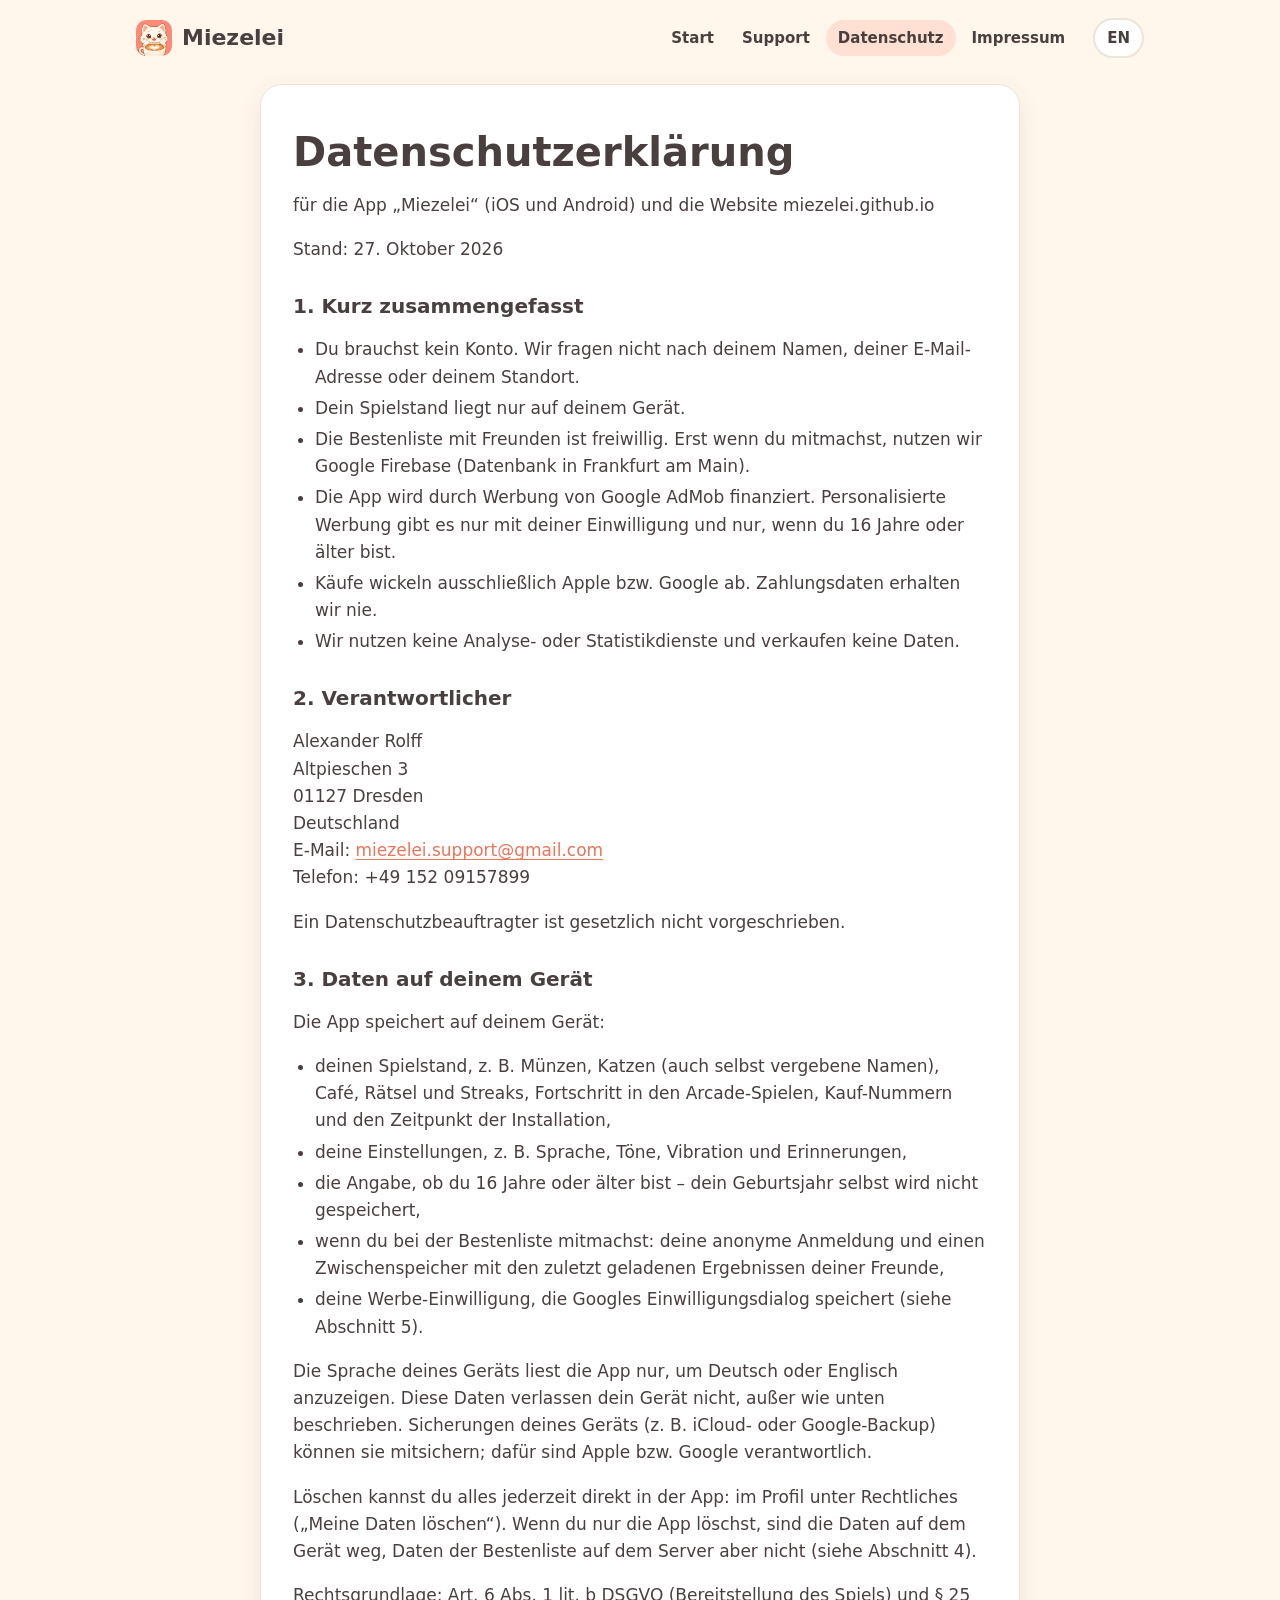
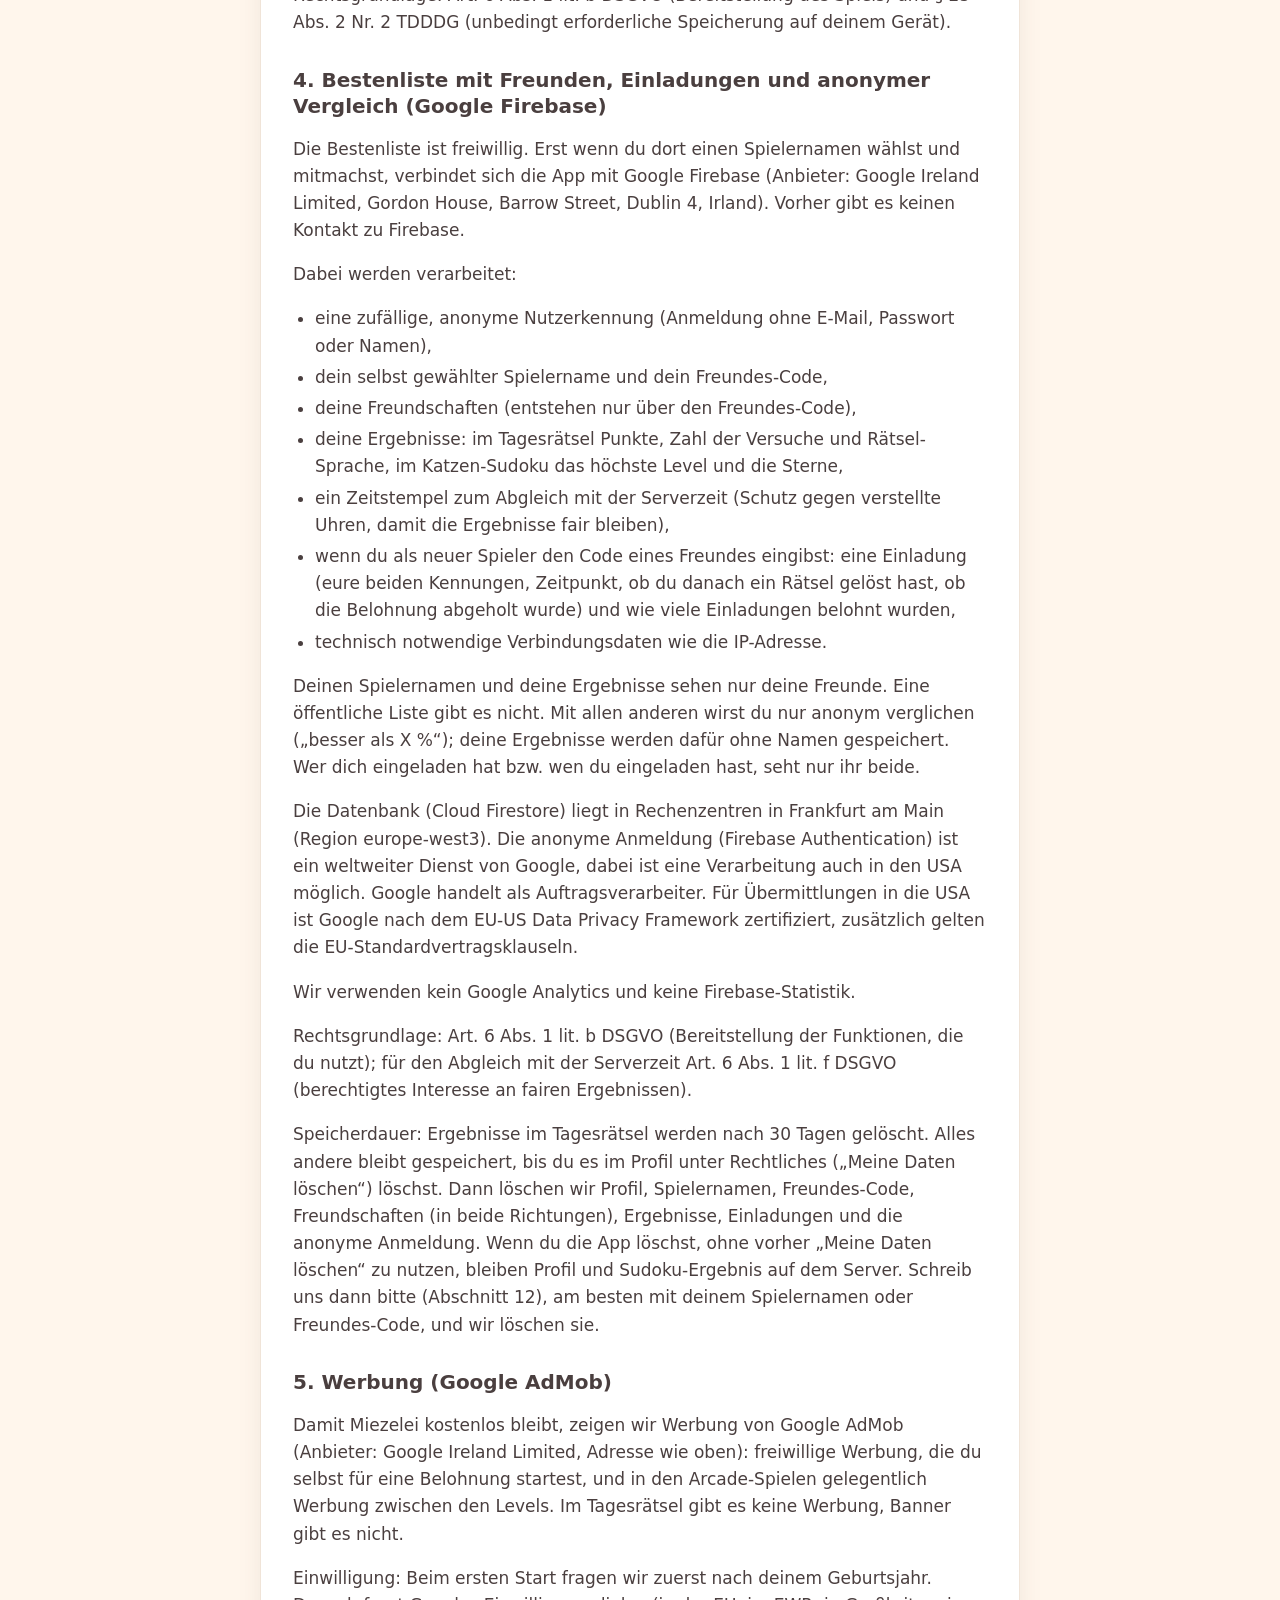
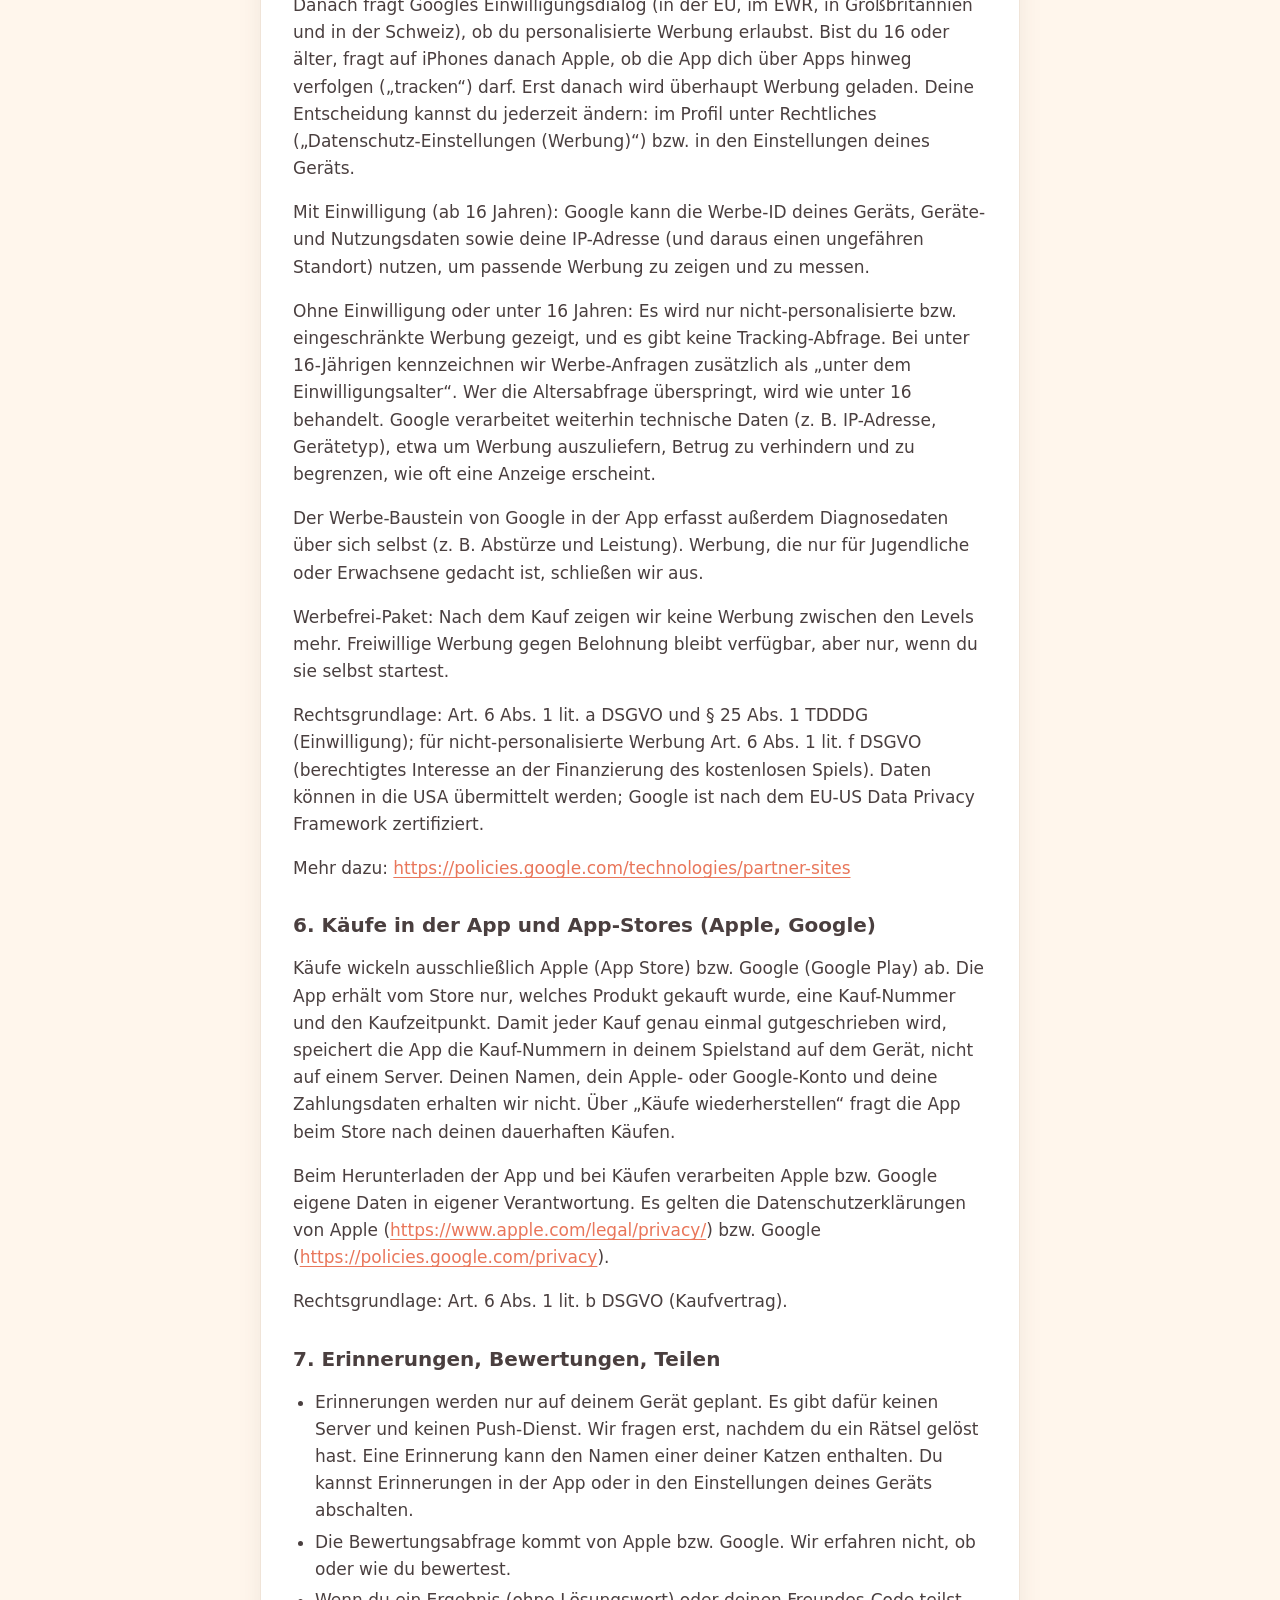
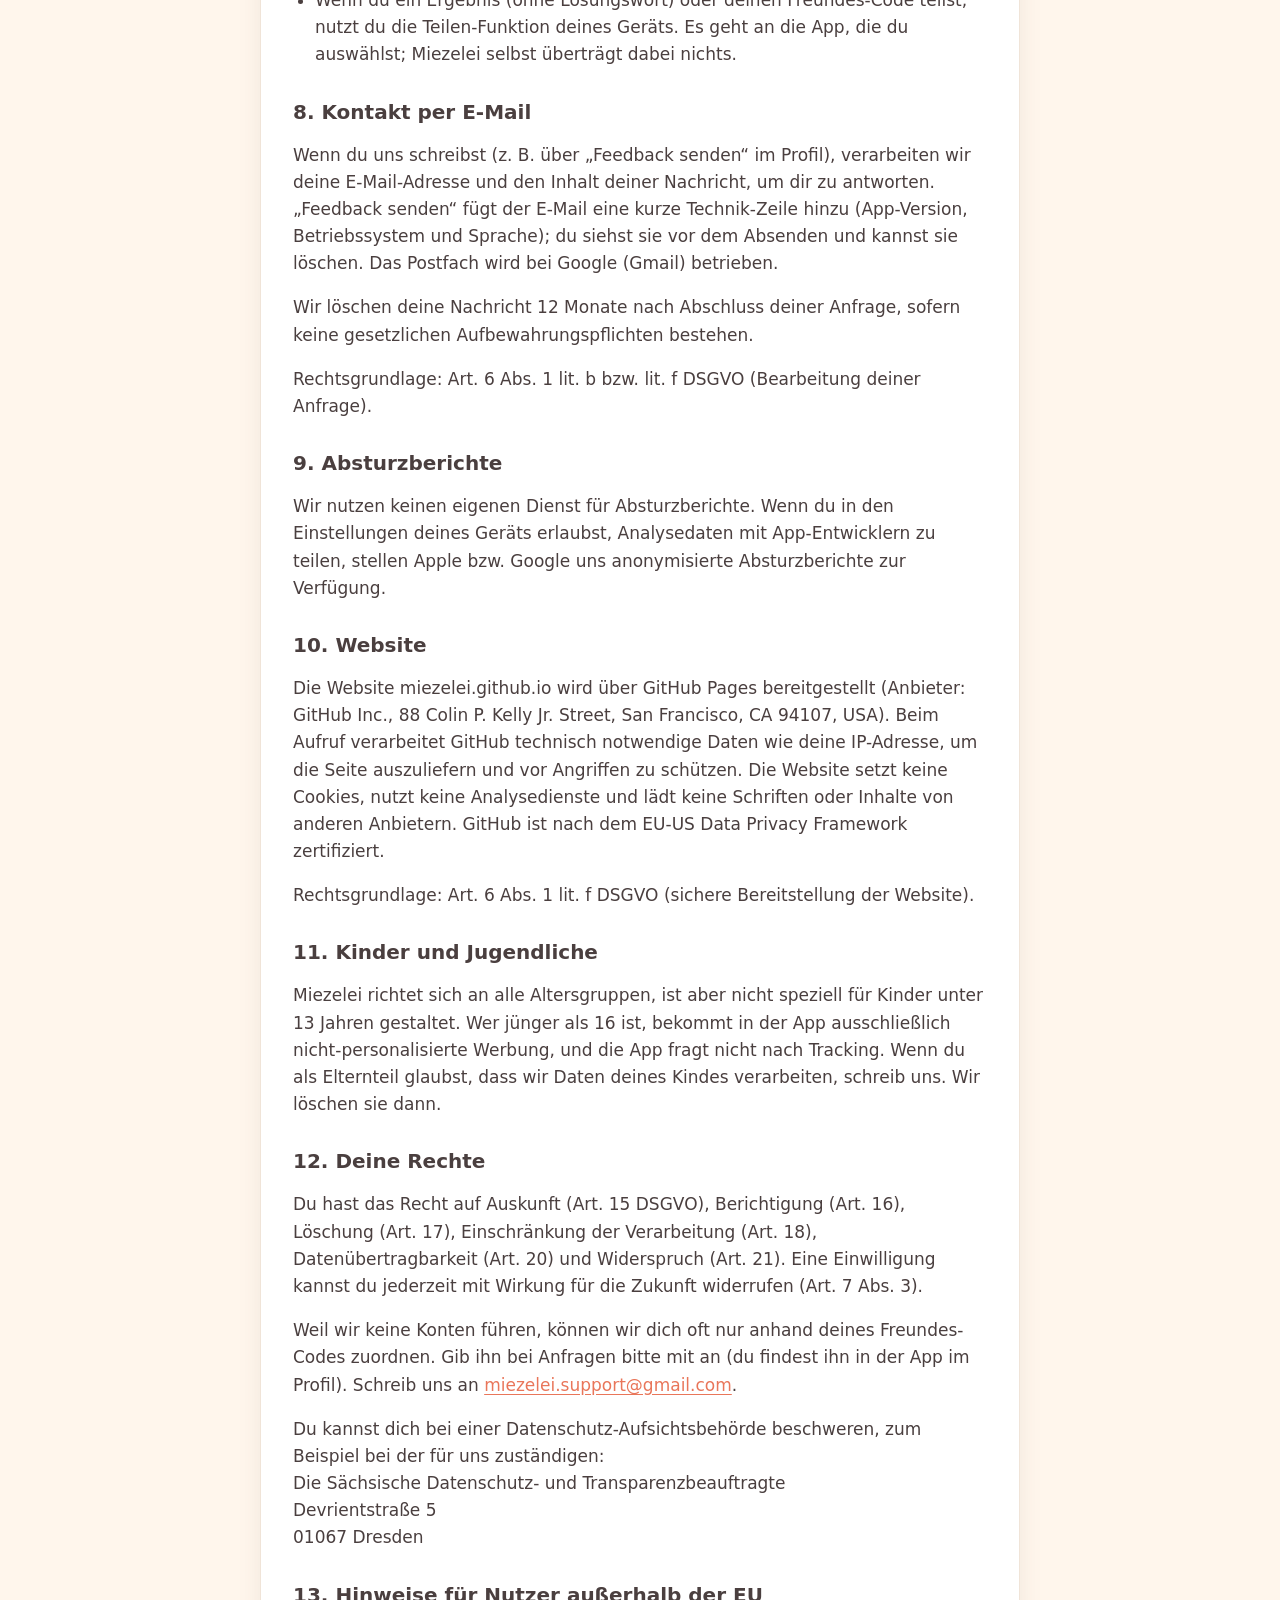
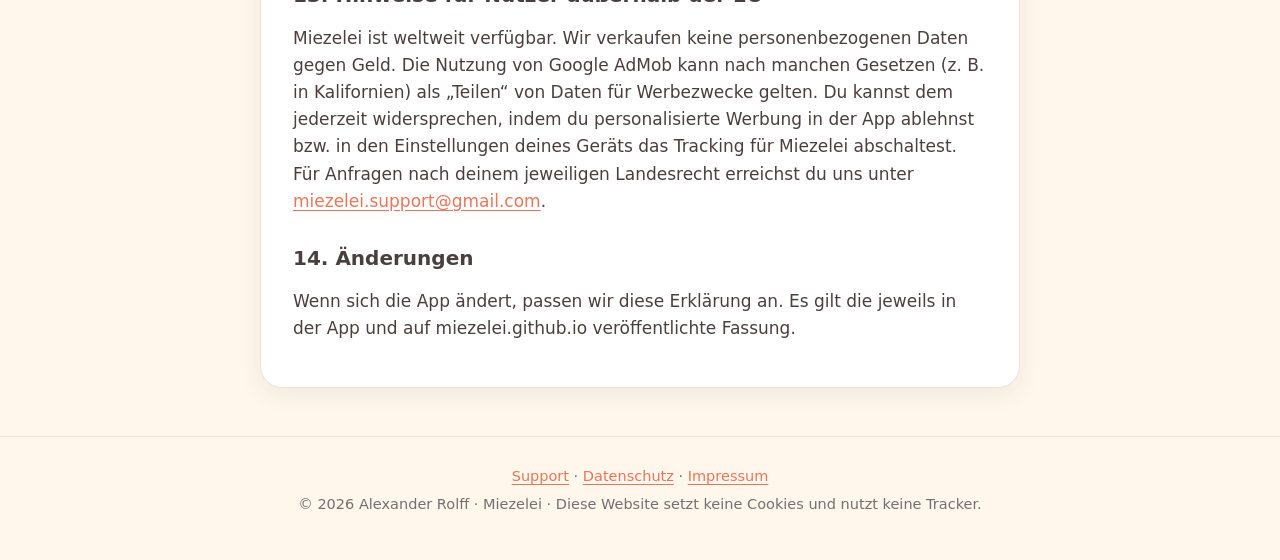
==== datenschutz/index.html @ c714ddec "Website miezelei.github.io: Start, Support, Datenschutz, Impressum (DE/EN), app-ads.txt, 404 Co-Auth" ====
<!doctype html>
<html lang="de">
<head>
<meta charset="utf-8">
<meta name="viewport" content="width=device-width, initial-scale=1">
<title>Datenschutzerklärung – Miezelei</title>
<meta name="description" content="Datenschutzerklärung für die App Miezelei und miezelei.github.io.">
<meta name="theme-color" content="#FFF6EC">
<link rel="canonical" href="https://miezelei.github.io/datenschutz/">
<link rel="alternate" hreflang="de" href="https://miezelei.github.io/datenschutz/">
<link rel="alternate" hreflang="en" href="https://miezelei.github.io/en/privacy/">
<link rel="icon" type="image/png" href="/assets/img/favicon-64.png">
<link rel="apple-touch-icon" href="/assets/img/apple-touch-icon.png">
<link rel="stylesheet" href="/assets/style.css">
</head>
<body>
<a class="skip" href="#inhalt">Zum Inhalt springen</a>
<header class="top">
  <a class="brand" href="/"><img src="/assets/img/favicon-64.png" alt="" width="36" height="36"><span>Miezelei</span></a>
  <nav aria-label="Hauptmenü"><a href="/">Start</a><a href="/support/">Support</a><a href="/datenschutz/" aria-current="page">Datenschutz</a><a href="/impressum/">Impressum</a></nav>
  <a class="lang" href="/en/privacy/" hreflang="en" lang="en" aria-label="English">EN</a>
</header>
<main id="inhalt" class="">
<article class="page legal">
<h1>Datenschutzerklärung</h1>
<p>für die App „Miezelei“ (iOS und Android) und die Website miezelei.github.io</p>
<p>Stand: 27. Oktober 2026</p>
<h2 id="1-kurz-zusammengefasst">1. Kurz zusammengefasst</h2>
<ul><li>Du brauchst kein Konto. Wir fragen nicht nach deinem Namen, deiner E-Mail-Adresse oder deinem Standort.</li><li>Dein Spielstand liegt nur auf deinem Gerät.</li><li>Die Bestenliste mit Freunden ist freiwillig. Erst wenn du mitmachst, nutzen wir Google Firebase (Datenbank in Frankfurt am Main).</li><li>Die App wird durch Werbung von Google AdMob finanziert. Personalisierte Werbung gibt es nur mit deiner Einwilligung und nur, wenn du 16 Jahre oder älter bist.</li><li>Käufe wickeln ausschließlich Apple bzw. Google ab. Zahlungsdaten erhalten wir nie.</li><li>Wir nutzen keine Analyse- oder Statistikdienste und verkaufen keine Daten.</li></ul>
<h2 id="2-verantwortlicher">2. Verantwortlicher</h2>
<p>Alexander Rolff<br>Altpieschen 3<br>01127 Dresden<br>Deutschland<br>E-Mail: <a href="mailto:miezelei.support@gmail.com">miezelei.support@gmail.com</a><br>Telefon: +49 152 09157899</p>
<p>Ein Datenschutzbeauftragter ist gesetzlich nicht vorgeschrieben.</p>
<h2 id="3-daten-auf-deinem-gerat">3. Daten auf deinem Gerät</h2>
<p>Die App speichert auf deinem Gerät:</p>
<ul><li>deinen Spielstand, z. B. Münzen, Katzen (auch selbst vergebene Namen), Café, Rätsel und Streaks, Fortschritt in den Arcade-Spielen, Kauf-Nummern und den Zeitpunkt der Installation,</li><li>deine Einstellungen, z. B. Sprache, Töne, Vibration und Erinnerungen,</li><li>die Angabe, ob du 16 Jahre oder älter bist – dein Geburtsjahr selbst wird nicht gespeichert,</li><li>wenn du bei der Bestenliste mitmachst: deine anonyme Anmeldung und einen Zwischenspeicher mit den zuletzt geladenen Ergebnissen deiner Freunde,</li><li>deine Werbe-Einwilligung, die Googles Einwilligungsdialog speichert (siehe Abschnitt 5).</li></ul>
<p>Die Sprache deines Geräts liest die App nur, um Deutsch oder Englisch anzuzeigen. Diese Daten verlassen dein Gerät nicht, außer wie unten beschrieben. Sicherungen deines Geräts (z. B. iCloud- oder Google-Backup) können sie mitsichern; dafür sind Apple bzw. Google verantwortlich.</p>
<p>Löschen kannst du alles jederzeit direkt in der App: im Profil unter Rechtliches („Meine Daten löschen“). Wenn du nur die App löschst, sind die Daten auf dem Gerät weg, Daten der Bestenliste auf dem Server aber nicht (siehe Abschnitt 4).</p>
<p>Rechtsgrundlage: Art. 6 Abs. 1 lit. b DSGVO (Bereitstellung des Spiels) und § 25 Abs. 2 Nr. 2 TDDDG (unbedingt erforderliche Speicherung auf deinem Gerät).</p>
<h2 id="4-bestenliste-mit-freunden-einladungen-und-anonymer-vergleich-google-firebase">4. Bestenliste mit Freunden, Einladungen und anonymer Vergleich (Google Firebase)</h2>
<p>Die Bestenliste ist freiwillig. Erst wenn du dort einen Spielernamen wählst und mitmachst, verbindet sich die App mit Google Firebase (Anbieter: Google Ireland Limited, Gordon House, Barrow Street, Dublin 4, Irland). Vorher gibt es keinen Kontakt zu Firebase.</p>
<p>Dabei werden verarbeitet:</p>
<ul><li>eine zufällige, anonyme Nutzerkennung (Anmeldung ohne E-Mail, Passwort oder Namen),</li><li>dein selbst gewählter Spielername und dein Freundes-Code,</li><li>deine Freundschaften (entstehen nur über den Freundes-Code),</li><li>deine Ergebnisse: im Tagesrätsel Punkte, Zahl der Versuche und Rätsel-Sprache, im Katzen-Sudoku das höchste Level und die Sterne,</li><li>ein Zeitstempel zum Abgleich mit der Serverzeit (Schutz gegen verstellte Uhren, damit die Ergebnisse fair bleiben),</li><li>wenn du als neuer Spieler den Code eines Freundes eingibst: eine Einladung (eure beiden Kennungen, Zeitpunkt, ob du danach ein Rätsel gelöst hast, ob die Belohnung abgeholt wurde) und wie viele Einladungen belohnt wurden,</li><li>technisch notwendige Verbindungsdaten wie die IP-Adresse.</li></ul>
<p>Deinen Spielernamen und deine Ergebnisse sehen nur deine Freunde. Eine öffentliche Liste gibt es nicht. Mit allen anderen wirst du nur anonym verglichen („besser als X %“); deine Ergebnisse werden dafür ohne Namen gespeichert. Wer dich eingeladen hat bzw. wen du eingeladen hast, seht nur ihr beide.</p>
<p>Die Datenbank (Cloud Firestore) liegt in Rechenzentren in Frankfurt am Main (Region europe-west3). Die anonyme Anmeldung (Firebase Authentication) ist ein weltweiter Dienst von Google, dabei ist eine Verarbeitung auch in den USA möglich. Google handelt als Auftragsverarbeiter. Für Übermittlungen in die USA ist Google nach dem EU-US Data Privacy Framework zertifiziert, zusätzlich gelten die EU-Standardvertragsklauseln.</p>
<p>Wir verwenden kein Google Analytics und keine Firebase-Statistik.</p>
<p>Rechtsgrundlage: Art. 6 Abs. 1 lit. b DSGVO (Bereitstellung der Funktionen, die du nutzt); für den Abgleich mit der Serverzeit Art. 6 Abs. 1 lit. f DSGVO (berechtigtes Interesse an fairen Ergebnissen).</p>
<p>Speicherdauer: Ergebnisse im Tagesrätsel werden nach 30 Tagen gelöscht. Alles andere bleibt gespeichert, bis du es im Profil unter Rechtliches („Meine Daten löschen“) löschst. Dann löschen wir Profil, Spielernamen, Freundes-Code, Freundschaften (in beide Richtungen), Ergebnisse, Einladungen und die anonyme Anmeldung. Wenn du die App löschst, ohne vorher „Meine Daten löschen“ zu nutzen, bleiben Profil und Sudoku-Ergebnis auf dem Server. Schreib uns dann bitte (Abschnitt 12), am besten mit deinem Spielernamen oder Freundes-Code, und wir löschen sie.</p>
<h2 id="5-werbung-google-admob">5. Werbung (Google AdMob)</h2>
<p>Damit Miezelei kostenlos bleibt, zeigen wir Werbung von Google AdMob (Anbieter: Google Ireland Limited, Adresse wie oben): freiwillige Werbung, die du selbst für eine Belohnung startest, und in den Arcade-Spielen gelegentlich Werbung zwischen den Levels. Im Tagesrätsel gibt es keine Werbung, Banner gibt es nicht.</p>
<p>Einwilligung: Beim ersten Start fragen wir zuerst nach deinem Geburtsjahr. Danach fragt Googles Einwilligungsdialog (in der EU, im EWR, in Großbritannien und in der Schweiz), ob du personalisierte Werbung erlaubst. Bist du 16 oder älter, fragt auf iPhones danach Apple, ob die App dich über Apps hinweg verfolgen („tracken“) darf. Erst danach wird überhaupt Werbung geladen. Deine Entscheidung kannst du jederzeit ändern: im Profil unter Rechtliches („Datenschutz-Einstellungen (Werbung)“) bzw. in den Einstellungen deines Geräts.</p>
<p>Mit Einwilligung (ab 16 Jahren): Google kann die Werbe-ID deines Geräts, Geräte- und Nutzungsdaten sowie deine IP-Adresse (und daraus einen ungefähren Standort) nutzen, um passende Werbung zu zeigen und zu messen.</p>
<p>Ohne Einwilligung oder unter 16 Jahren: Es wird nur nicht-personalisierte bzw. eingeschränkte Werbung gezeigt, und es gibt keine Tracking-Abfrage. Bei unter 16-Jährigen kennzeichnen wir Werbe-Anfragen zusätzlich als „unter dem Einwilligungsalter“. Wer die Altersabfrage überspringt, wird wie unter 16 behandelt. Google verarbeitet weiterhin technische Daten (z. B. IP-Adresse, Gerätetyp), etwa um Werbung auszuliefern, Betrug zu verhindern und zu begrenzen, wie oft eine Anzeige erscheint.</p>
<p>Der Werbe-Baustein von Google in der App erfasst außerdem Diagnosedaten über sich selbst (z. B. Abstürze und Leistung). Werbung, die nur für Jugendliche oder Erwachsene gedacht ist, schließen wir aus.</p>
<p>Werbefrei-Paket: Nach dem Kauf zeigen wir keine Werbung zwischen den Levels mehr. Freiwillige Werbung gegen Belohnung bleibt verfügbar, aber nur, wenn du sie selbst startest.</p>
<p>Rechtsgrundlage: Art. 6 Abs. 1 lit. a DSGVO und § 25 Abs. 1 TDDDG (Einwilligung); für nicht-personalisierte Werbung Art. 6 Abs. 1 lit. f DSGVO (berechtigtes Interesse an der Finanzierung des kostenlosen Spiels). Daten können in die USA übermittelt werden; Google ist nach dem EU-US Data Privacy Framework zertifiziert.</p>
<p>Mehr dazu: <a href="https://policies.google.com/technologies/partner-sites">https://policies.google.com/technologies/partner-sites</a></p>
<h2 id="6-kaufe-in-der-app-und-app-stores-apple-google">6. Käufe in der App und App-Stores (Apple, Google)</h2>
<p>Käufe wickeln ausschließlich Apple (App Store) bzw. Google (Google Play) ab. Die App erhält vom Store nur, welches Produkt gekauft wurde, eine Kauf-Nummer und den Kaufzeitpunkt. Damit jeder Kauf genau einmal gutgeschrieben wird, speichert die App die Kauf-Nummern in deinem Spielstand auf dem Gerät, nicht auf einem Server. Deinen Namen, dein Apple- oder Google-Konto und deine Zahlungsdaten erhalten wir nicht. Über „Käufe wiederherstellen“ fragt die App beim Store nach deinen dauerhaften Käufen.</p>
<p>Beim Herunterladen der App und bei Käufen verarbeiten Apple bzw. Google eigene Daten in eigener Verantwortung. Es gelten die Datenschutzerklärungen von Apple (<a href="https://www.apple.com/legal/privacy/">https://www.apple.com/legal/privacy/</a>) bzw. Google (<a href="https://policies.google.com/privacy">https://policies.google.com/privacy</a>).</p>
<p>Rechtsgrundlage: Art. 6 Abs. 1 lit. b DSGVO (Kaufvertrag).</p>
<h2 id="7-erinnerungen-bewertungen-teilen">7. Erinnerungen, Bewertungen, Teilen</h2>
<ul><li>Erinnerungen werden nur auf deinem Gerät geplant. Es gibt dafür keinen Server und keinen Push-Dienst. Wir fragen erst, nachdem du ein Rätsel gelöst hast. Eine Erinnerung kann den Namen einer deiner Katzen enthalten. Du kannst Erinnerungen in der App oder in den Einstellungen deines Geräts abschalten.</li><li>Die Bewertungsabfrage kommt von Apple bzw. Google. Wir erfahren nicht, ob oder wie du bewertest.</li><li>Wenn du ein Ergebnis (ohne Lösungswort) oder deinen Freundes-Code teilst, nutzt du die Teilen-Funktion deines Geräts. Es geht an die App, die du auswählst; Miezelei selbst überträgt dabei nichts.</li></ul>
<h2 id="8-kontakt-per-e-mail">8. Kontakt per E-Mail</h2>
<p>Wenn du uns schreibst (z. B. über „Feedback senden“ im Profil), verarbeiten wir deine E-Mail-Adresse und den Inhalt deiner Nachricht, um dir zu antworten. „Feedback senden“ fügt der E-Mail eine kurze Technik-Zeile hinzu (App-Version, Betriebssystem und Sprache); du siehst sie vor dem Absenden und kannst sie löschen. Das Postfach wird bei Google (Gmail) betrieben.</p>
<p>Wir löschen deine Nachricht 12 Monate nach Abschluss deiner Anfrage, sofern keine gesetzlichen Aufbewahrungspflichten bestehen.</p>
<p>Rechtsgrundlage: Art. 6 Abs. 1 lit. b bzw. lit. f DSGVO (Bearbeitung deiner Anfrage).</p>
<h2 id="9-absturzberichte">9. Absturzberichte</h2>
<p>Wir nutzen keinen eigenen Dienst für Absturzberichte. Wenn du in den Einstellungen deines Geräts erlaubst, Analysedaten mit App-Entwicklern zu teilen, stellen Apple bzw. Google uns anonymisierte Absturzberichte zur Verfügung.</p>
<h2 id="10-website">10. Website</h2>
<p>Die Website miezelei.github.io wird über GitHub Pages bereitgestellt (Anbieter: GitHub Inc., 88 Colin P. Kelly Jr. Street, San Francisco, CA 94107, USA). Beim Aufruf verarbeitet GitHub technisch notwendige Daten wie deine IP-Adresse, um die Seite auszuliefern und vor Angriffen zu schützen. Die Website setzt keine Cookies, nutzt keine Analysedienste und lädt keine Schriften oder Inhalte von anderen Anbietern. GitHub ist nach dem EU-US Data Privacy Framework zertifiziert.</p>
<p>Rechtsgrundlage: Art. 6 Abs. 1 lit. f DSGVO (sichere Bereitstellung der Website).</p>
<h2 id="11-kinder-und-jugendliche">11. Kinder und Jugendliche</h2>
<p>Miezelei richtet sich an alle Altersgruppen, ist aber nicht speziell für Kinder unter 13 Jahren gestaltet. Wer jünger als 16 ist, bekommt in der App ausschließlich nicht-personalisierte Werbung, und die App fragt nicht nach Tracking. Wenn du als Elternteil glaubst, dass wir Daten deines Kindes verarbeiten, schreib uns. Wir löschen sie dann.</p>
<h2 id="12-deine-rechte">12. Deine Rechte</h2>
<p>Du hast das Recht auf Auskunft (Art. 15 DSGVO), Berichtigung (Art. 16), Löschung (Art. 17), Einschränkung der Verarbeitung (Art. 18), Datenübertragbarkeit (Art. 20) und Widerspruch (Art. 21). Eine Einwilligung kannst du jederzeit mit Wirkung für die Zukunft widerrufen (Art. 7 Abs. 3).</p>
<p>Weil wir keine Konten führen, können wir dich oft nur anhand deines Freundes-Codes zuordnen. Gib ihn bei Anfragen bitte mit an (du findest ihn in der App im Profil). Schreib uns an <a href="mailto:miezelei.support@gmail.com">miezelei.support@gmail.com</a>.</p>
<p>Du kannst dich bei einer Datenschutz-Aufsichtsbehörde beschweren, zum Beispiel bei der für uns zuständigen:<br>Die Sächsische Datenschutz- und Transparenzbeauftragte<br>Devrientstraße 5<br>01067 Dresden</p>
<h2 id="13-hinweise-fur-nutzer-au-erhalb-der-eu">13. Hinweise für Nutzer außerhalb der EU</h2>
<p>Miezelei ist weltweit verfügbar. Wir verkaufen keine personenbezogenen Daten gegen Geld. Die Nutzung von Google AdMob kann nach manchen Gesetzen (z. B. in Kalifornien) als „Teilen“ von Daten für Werbezwecke gelten. Du kannst dem jederzeit widersprechen, indem du personalisierte Werbung in der App ablehnst bzw. in den Einstellungen deines Geräts das Tracking für Miezelei abschaltest. Für Anfragen nach deinem jeweiligen Landesrecht erreichst du uns unter <a href="mailto:miezelei.support@gmail.com">miezelei.support@gmail.com</a>.</p>
<h2 id="14-anderungen">14. Änderungen</h2>
<p>Wenn sich die App ändert, passen wir diese Erklärung an. Es gilt die jeweils in der App und auf miezelei.github.io veröffentlichte Fassung.</p>
</article>
</main>
<footer>
  <p><a href="/support/">Support</a> · <a href="/datenschutz/">Datenschutz</a> · <a href="/impressum/">Impressum</a></p>
  <p>© 2026 Alexander Rolff · Miezelei · Diese Website setzt keine Cookies und nutzt keine Tracker.</p>
</footer>
</body>
</html>
---- assets/style.css ----
/* Miezelei – Farben wie in der App (src/theme/colors.js), nur Systemschriften, keine externen Dateien */
:root {
  --background: #FFF6EC;
  --surface: #FFFFFF;
  --surface-alt: #FFF1E2;
  --primary: #FF9E80;
  --primary-dark: #E9765A;
  --primary-muted: #FFE0D2;
  --secondary: #8FD3B6;
  --secondary-muted: #E1F3EC;
  --gold: #F6C453;
  --gold-muted: #FDF0CE;
  --text: #4A3F3F;
  --text-muted: #7A6D6D;
  --border: #F0E4D8;
  --shadow: 0 6px 24px rgba(74, 63, 63, 0.08);
  --radius: 22px;
  --font: ui-rounded, "SF Pro Rounded", -apple-system, BlinkMacSystemFont, system-ui, "Segoe UI", Roboto, "Helvetica Neue", Arial, sans-serif;
}

* { box-sizing: border-box; }
html { -webkit-text-size-adjust: 100%; }
body {
  margin: 0;
  background: var(--background);
  color: var(--text);
  font-family: var(--font);
  font-size: 17px;
  line-height: 1.6;
}
img { max-width: 100%; height: auto; }
a { color: var(--primary-dark); text-underline-offset: 3px; }
a:hover { color: var(--text); }
:focus-visible { outline: 3px solid var(--secondary); outline-offset: 2px; border-radius: 6px; }

.skip { position: absolute; left: -999px; top: 8px; background: var(--surface); padding: 8px 14px; border-radius: 12px; }
.skip:focus { left: 16px; z-index: 10; }

/* Kopfzeile */
.top {
  display: flex; align-items: center; gap: 16px;
  max-width: 1040px; margin: 0 auto; padding: 18px 16px;
}
.brand { display: flex; align-items: center; gap: 10px; font-weight: 800; font-size: 22px; color: var(--text); text-decoration: none; }
.brand img { border-radius: 10px; }
.top nav { display: flex; flex-wrap: wrap; gap: 4px; margin-left: auto; }
.top nav a, .lang {
  padding: 6px 12px; border-radius: 999px; color: var(--text); text-decoration: none; font-weight: 600; font-size: 15px;
}
.top nav a:hover { background: var(--surface-alt); }
.top nav a[aria-current="page"] { background: var(--primary-muted); }
.lang { background: var(--surface); border: 2px solid var(--border); }
.lang:hover { border-color: var(--primary); }

main { max-width: 1040px; margin: 0 auto; padding: 8px 16px 48px; }

/* Startseite */
.hero { display: grid; grid-template-columns: 1.15fr 1fr; gap: 32px; align-items: center; padding: 24px 0 40px; }
.eyebrow { margin: 0; color: var(--primary-dark); font-weight: 700; letter-spacing: 0.02em; }
.hero h1 { display: flex; align-items: center; gap: 16px; margin: 6px 0 12px; font-size: clamp(40px, 7vw, 64px); line-height: 1.05; }
.hero-icon { border-radius: 18px; box-shadow: var(--shadow); width: 72px; height: 72px; }
.lead { font-size: 19px; margin: 0 0 22px; }
.cta { margin: 0 0 10px; }
.button {
  display: inline-block; padding: 14px 26px; border-radius: 999px; background: var(--primary); color: #fff;
  font-weight: 700; text-decoration: none; box-shadow: var(--shadow);
}
.button:hover { background: var(--primary-dark); color: #fff; }
.button.soon { background: var(--surface); color: var(--text); border: 2px dashed var(--primary); box-shadow: none; }
.facts { color: var(--text-muted); font-size: 15px; margin: 0; }

.hero-cat { position: relative; margin: 0; text-align: center; }
.hero-cat img { width: min(100%, 380px); filter: drop-shadow(0 14px 18px rgba(74, 63, 63, 0.12)); }
.bubble {
  position: absolute; z-index: 1; top: 2%; right: 4%; background: var(--surface); padding: 10px 16px; border-radius: 18px;
  font-weight: 700; box-shadow: var(--shadow); font-size: 16px;
}
.bubble::after {
  content: ""; position: absolute; left: 22px; bottom: -9px; border: 10px solid transparent; border-bottom: 0; border-top-color: var(--surface);
}

.card { background: var(--surface); border: 1px solid var(--border); border-radius: var(--radius); padding: 22px; box-shadow: var(--shadow); }
.features { display: grid; grid-template-columns: repeat(4, 1fr); gap: 16px; }
.features .card h2 { font-size: 18px; margin: 8px 0 6px; line-height: 1.3; }
.features .card p { margin: 0; font-size: 15.5px; color: var(--text-muted); }
.icon { display: inline-grid; place-items: center; width: 48px; height: 48px; border-radius: 16px; background: var(--surface-alt); font-size: 26px; }
.features .card:nth-child(2) .icon { background: var(--gold-muted); }
.features .card:nth-child(3) .icon { background: var(--secondary-muted); }
.features .card:nth-child(4) .icon { background: var(--primary-muted); }

.shots { padding: 48px 0 32px; text-align: center; }
.shots h2 { font-size: 26px; margin: 0 0 20px; }
.shot-row { display: flex; justify-content: center; gap: 20px; }
.shot-row img { width: 220px; border-radius: 26px; border: 6px solid var(--surface); box-shadow: var(--shadow); }

.fair { max-width: 680px; margin: 0 auto; }
.fair h2 { margin: 0 0 8px; font-size: 22px; }
.fair ul { margin: 0; padding-left: 0; list-style: none; }
.fair li { padding-left: 30px; position: relative; margin: 6px 0; }
.fair li::before { content: "🐾"; position: absolute; left: 0; font-size: 16px; }

/* Textseiten */
.page { max-width: 760px; margin: 0 auto; }
.page h1 { font-size: clamp(30px, 5vw, 40px); line-height: 1.15; margin: 16px 0 12px; }
.legal { background: var(--surface); border: 1px solid var(--border); border-radius: var(--radius); padding: 28px 32px; box-shadow: var(--shadow); }
.legal h2 { font-size: 20px; margin: 30px 0 8px; line-height: 1.3; }
.legal p, .legal li { overflow-wrap: anywhere; }
.legal ul { padding-left: 22px; }
.legal li { margin: 4px 0; }
.note { background: var(--gold-muted); padding: 12px 16px; border-radius: 14px; }

.faq { display: grid; gap: 12px; margin: 24px 0; }
details { background: var(--surface); border: 1px solid var(--border); border-radius: 18px; padding: 4px 20px; box-shadow: var(--shadow); }
summary { cursor: pointer; font-weight: 700; padding: 12px 0; list-style: none; position: relative; padding-right: 28px; }
summary::-webkit-details-marker { display: none; }
summary::after { content: "+"; position: absolute; right: 0; top: 9px; font-size: 22px; color: var(--primary-dark); }
details[open] summary::after { content: "–"; }
details p { margin: 0 0 16px; }
.contact { display: flex; gap: 20px; align-items: center; }
.contact img { flex: none; }
.contact h2 { margin: 0 0 4px; font-size: 20px; }
.contact p { margin: 0; overflow-wrap: anywhere; }

.notfound { text-align: center; padding-top: 32px; }

footer { border-top: 1px solid var(--border); text-align: center; padding: 24px 16px 40px; color: var(--text-muted); font-size: 14.5px; }
footer p { margin: 4px 0; }

@media (max-width: 860px) {
  .features { grid-template-columns: repeat(2, 1fr); }
}
@media (max-width: 640px) {
  body { font-size: 16px; }
  .top { flex-wrap: wrap; gap: 8px 12px; }
  .top nav { order: 3; width: 100%; margin-left: 0; justify-content: space-between; }
  .top nav { gap: 0; flex-wrap: nowrap; }
  .top nav a { padding: 6px 8px; font-size: 14px; }
  .lang { margin-left: auto; }
  .hero { grid-template-columns: 1fr; gap: 8px; padding-top: 8px; text-align: center; }
  .hero h1 { justify-content: center; }
  .hero-icon { display: none; }
  .hero-cat { order: -1; }
  .hero-cat img { width: 220px; }
  .bubble { right: 4%; font-size: 14px; }
  .features { grid-template-columns: 1fr; }
  .shot-row { overflow-x: auto; justify-content: flex-start; scroll-snap-type: x mandatory; padding-bottom: 8px; }
  .shot-row img { width: 200px; flex: none; scroll-snap-align: center; }
  .legal { padding: 20px 18px; }
  .contact { flex-direction: column; text-align: center; }
}
@media (prefers-reduced-motion: reduce) { * { scroll-behavior: auto !important; } }
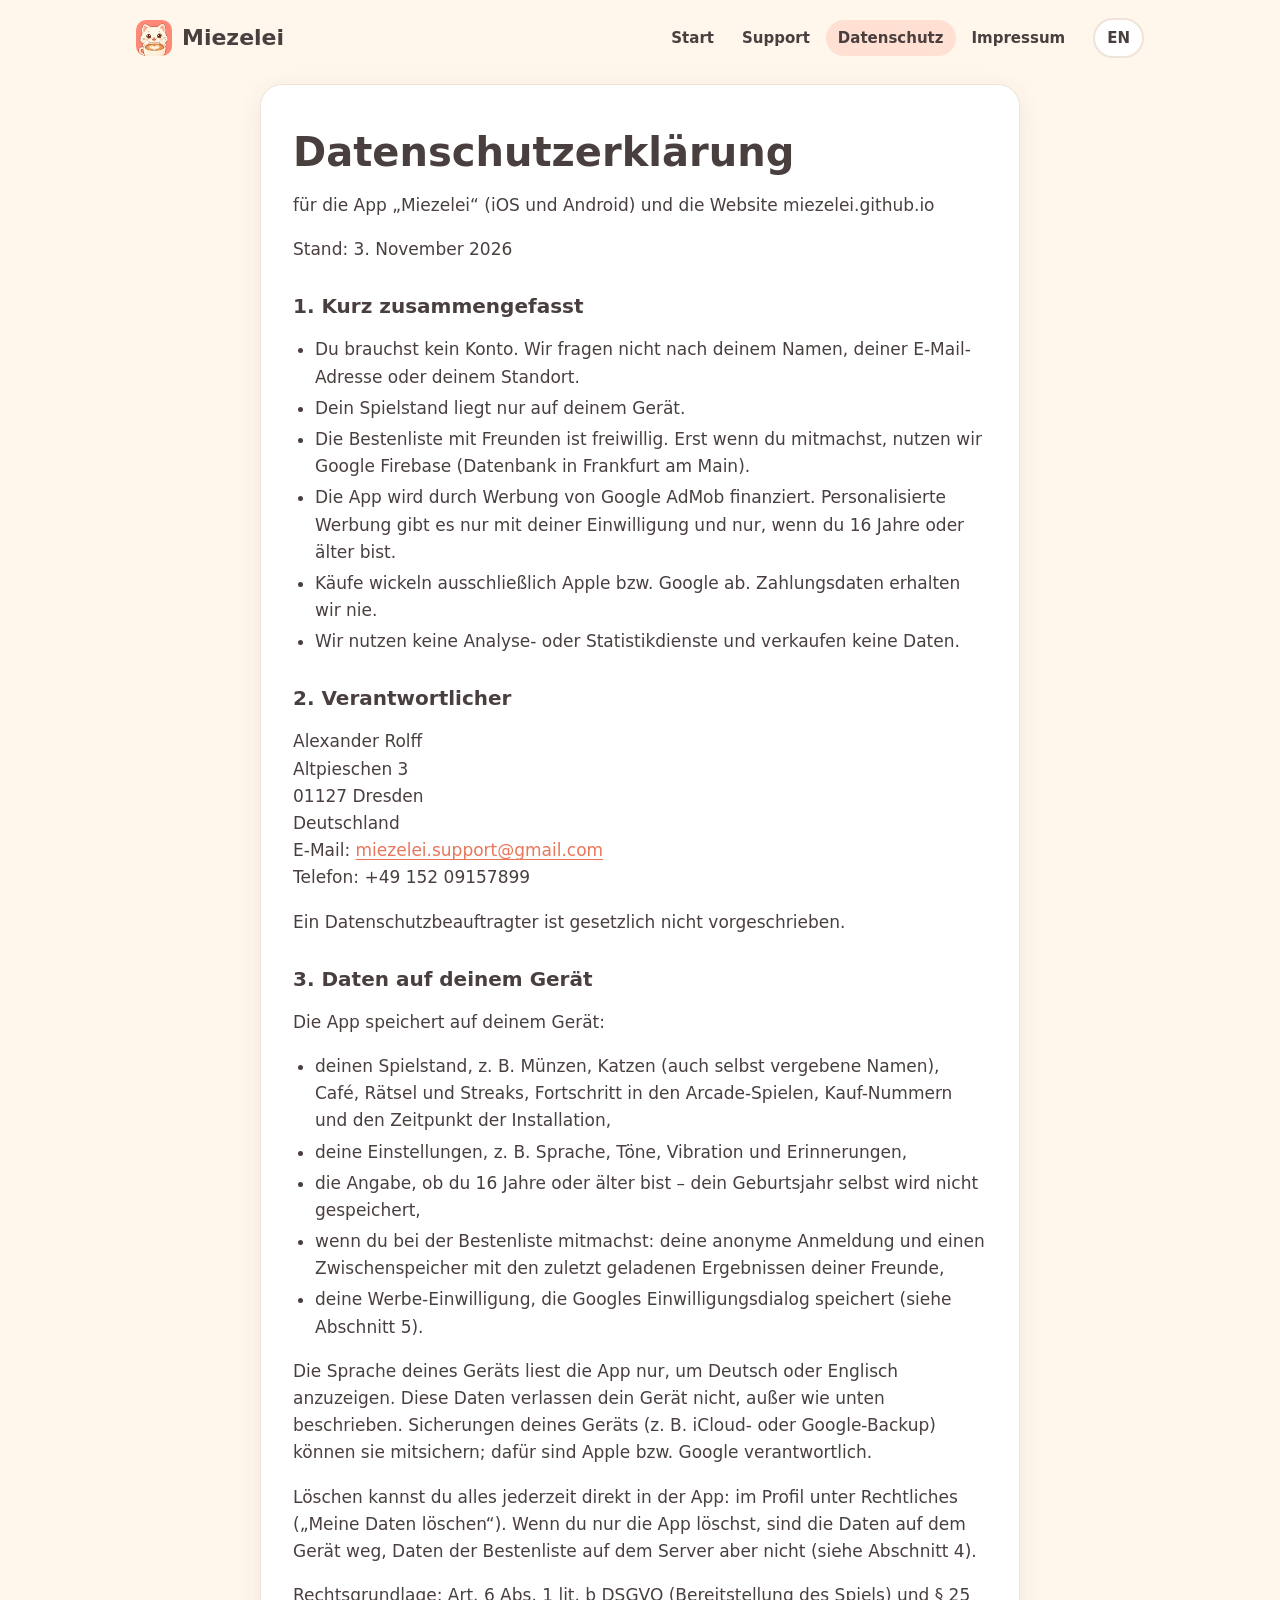
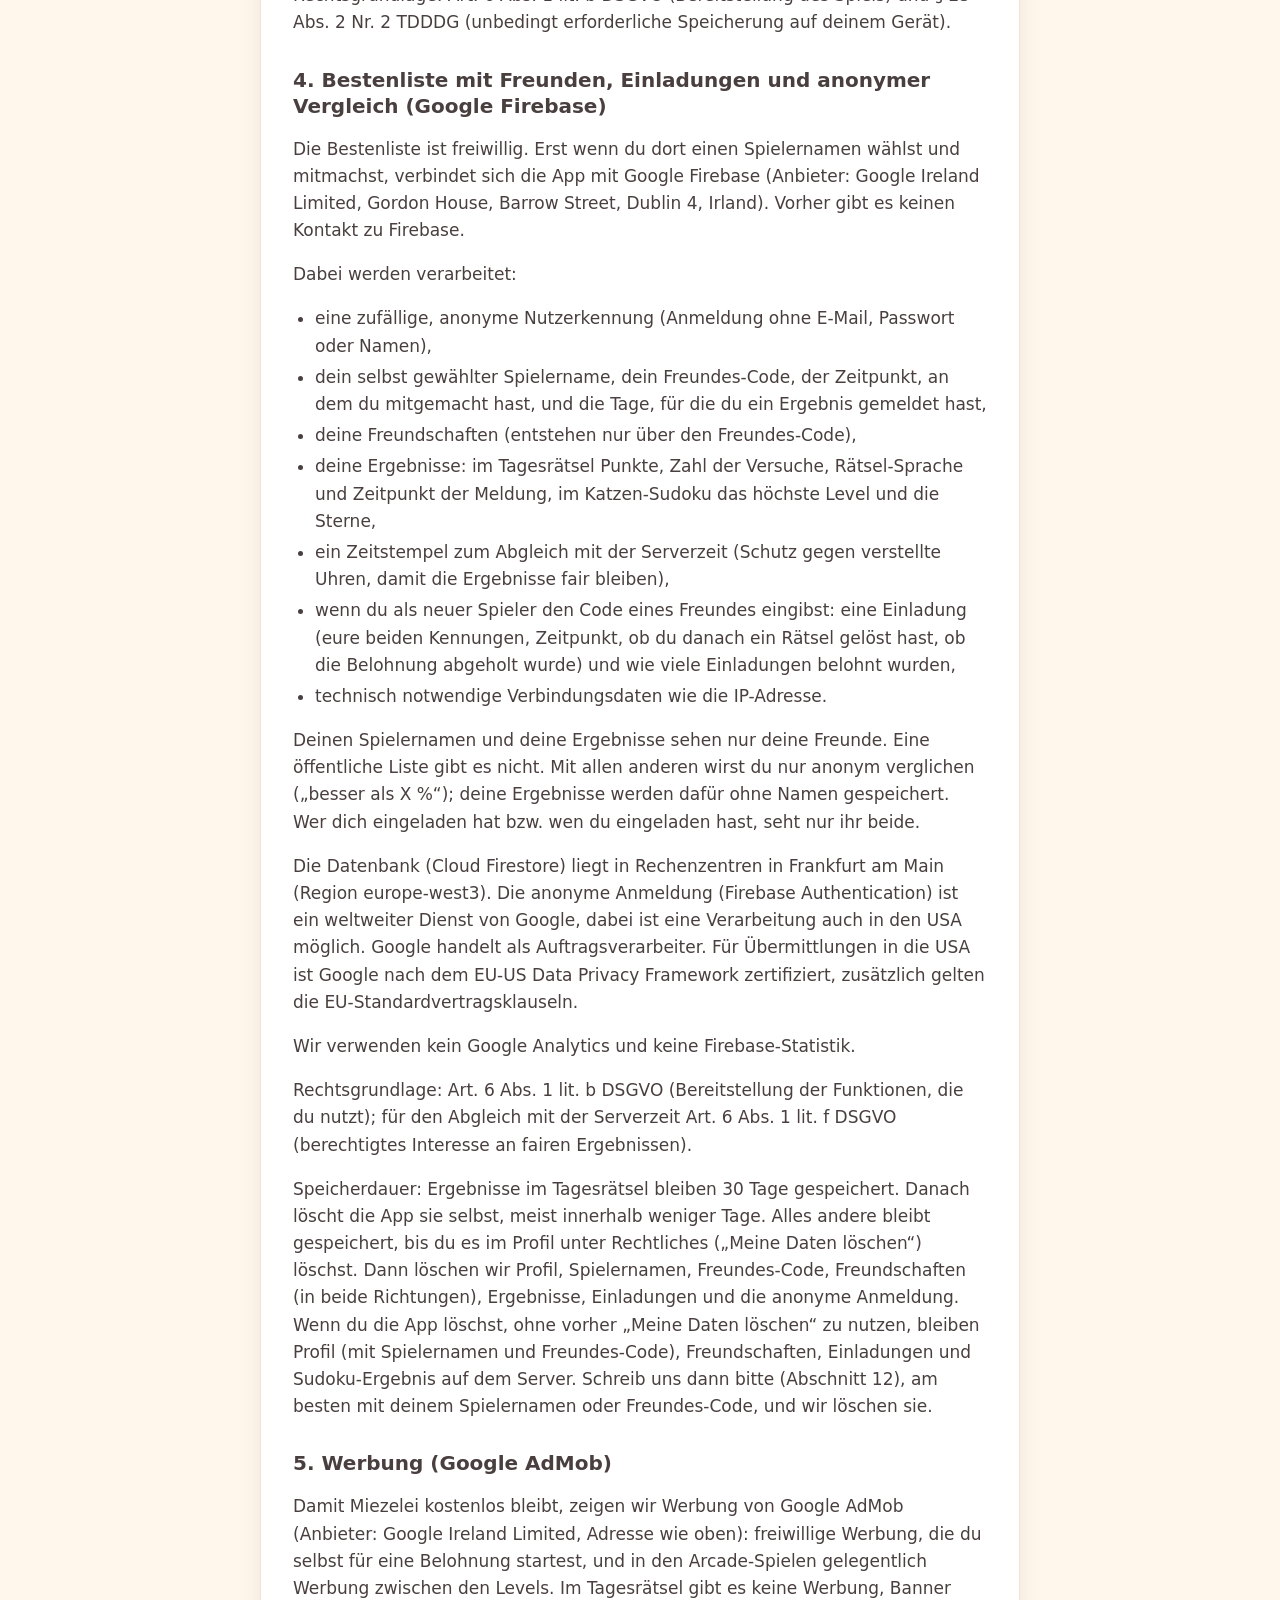
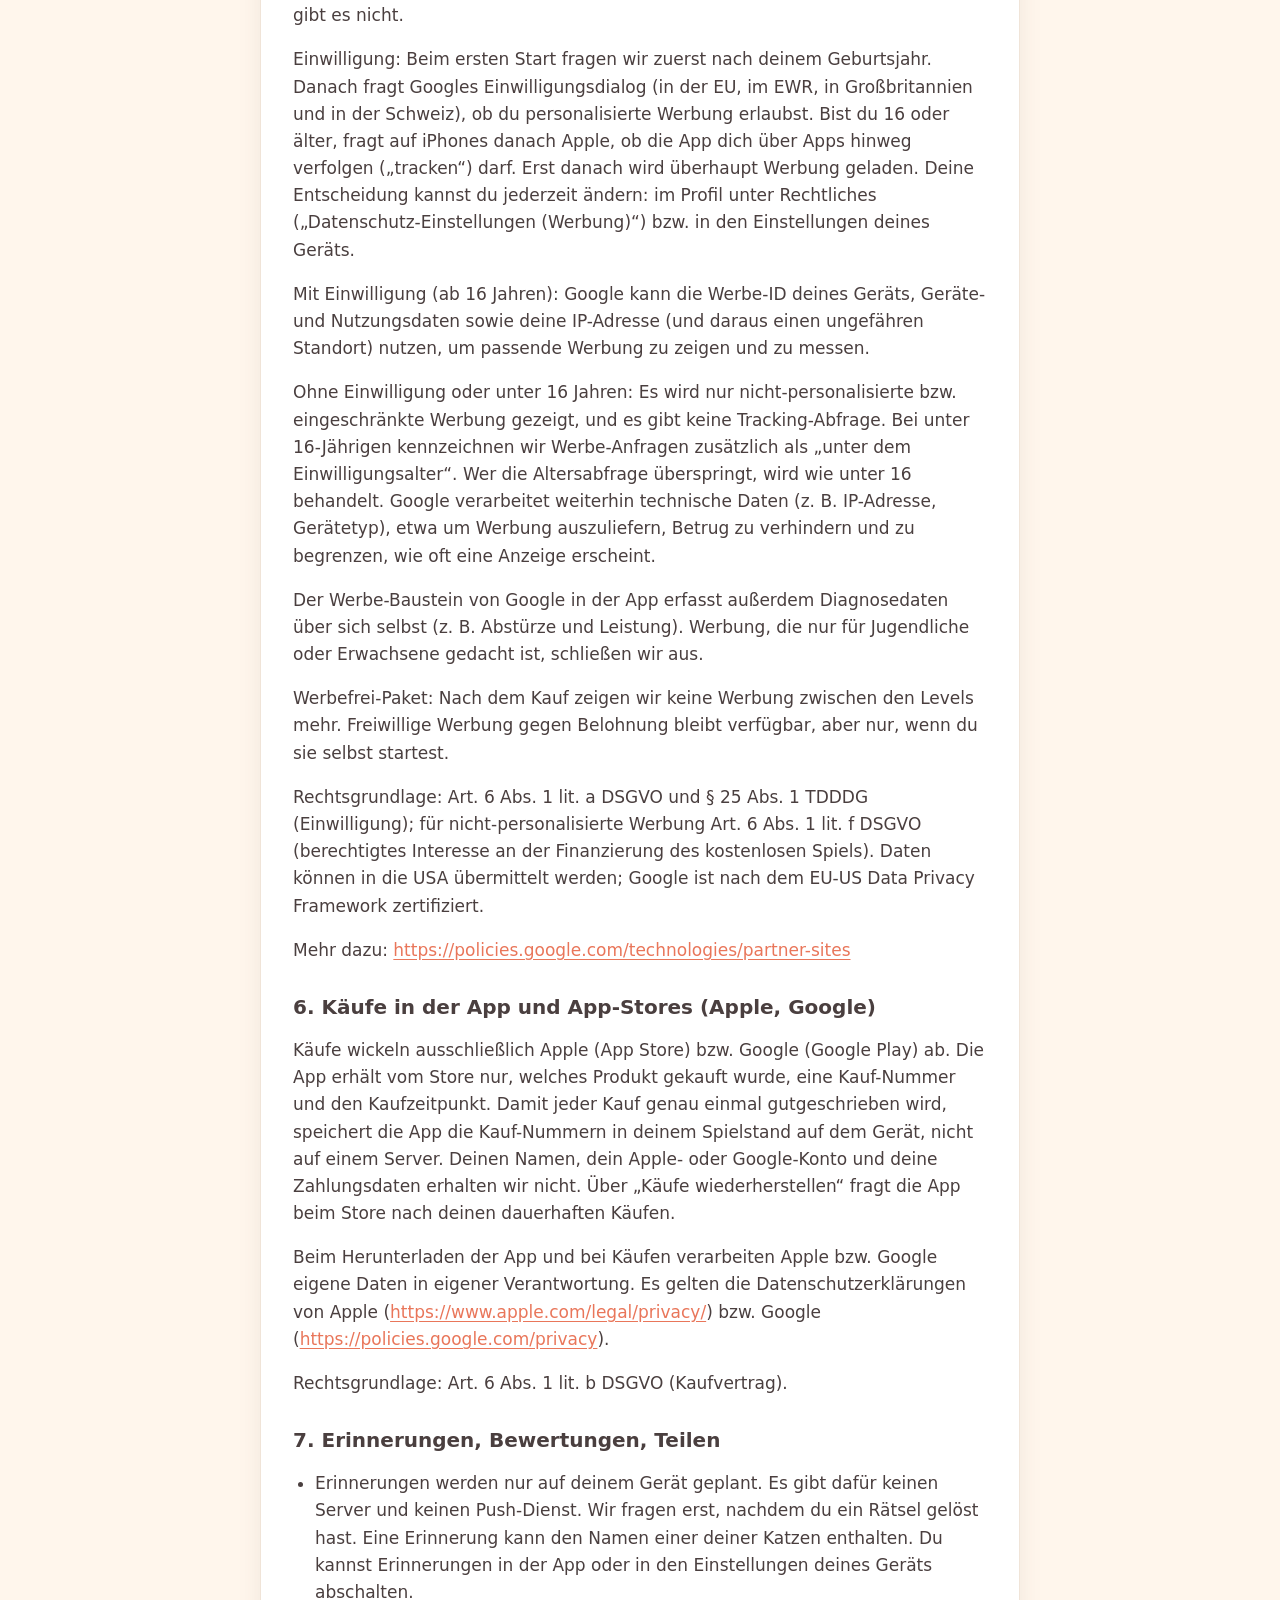
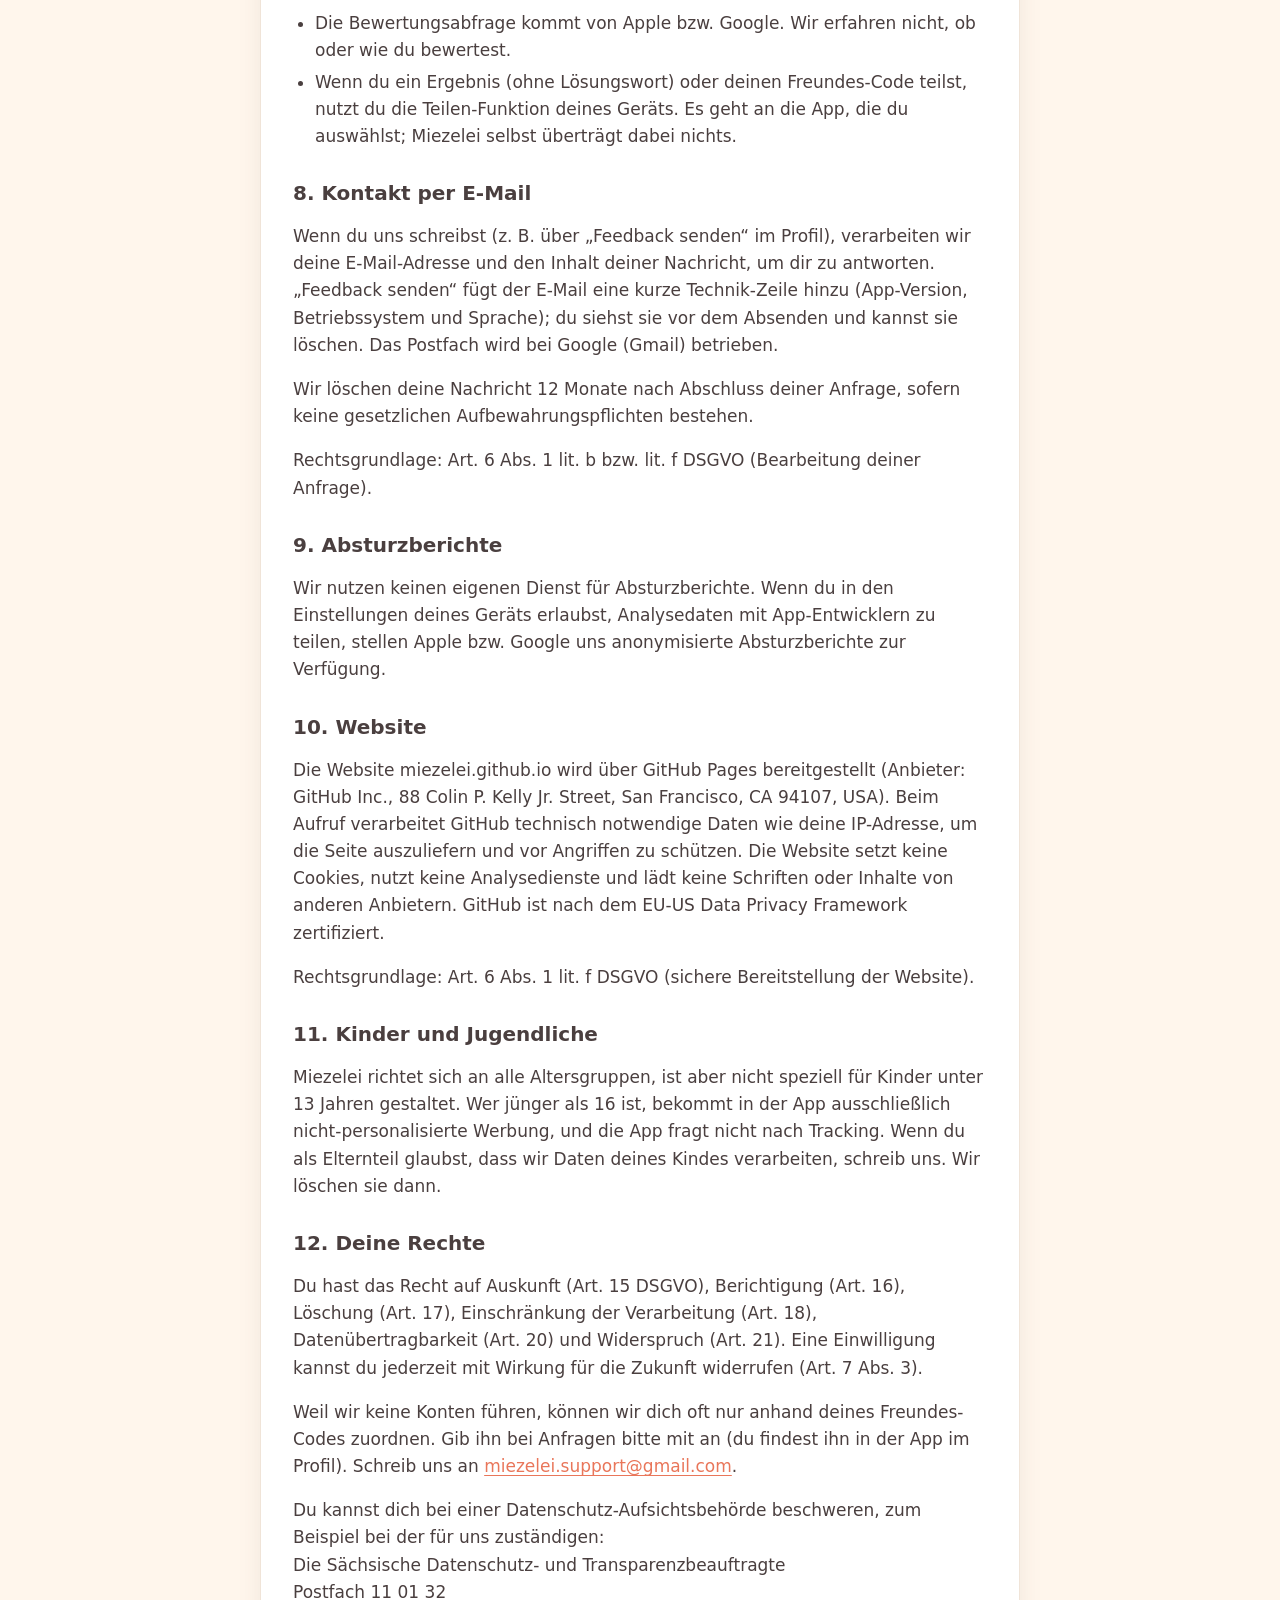
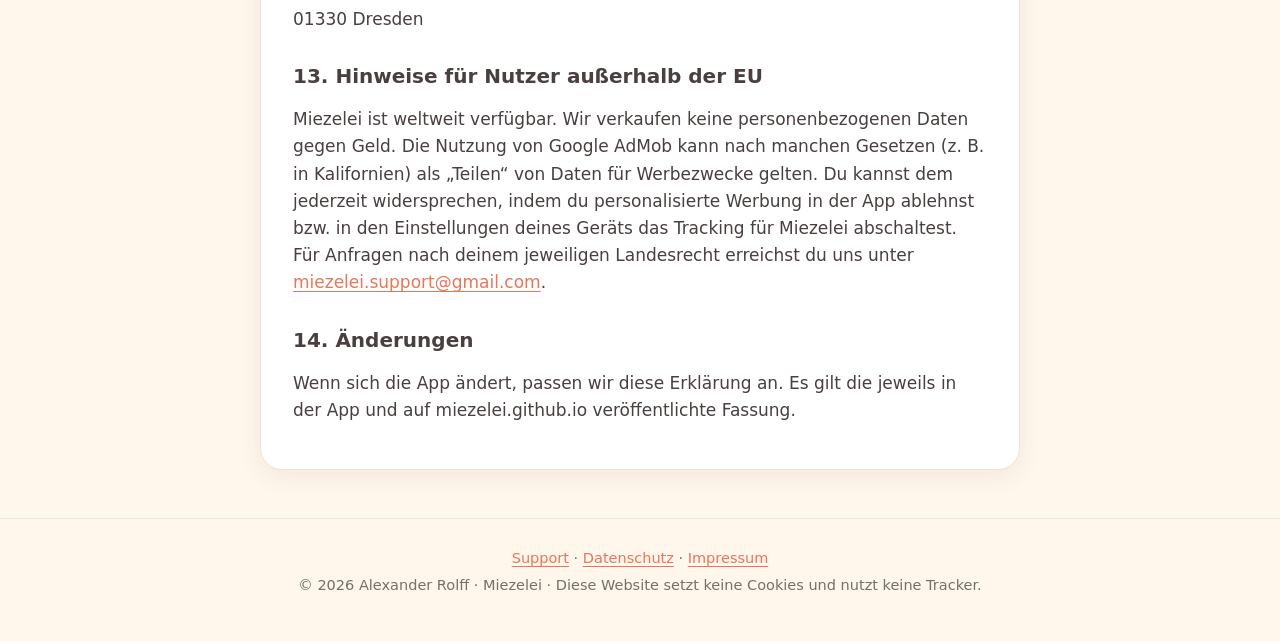
==== commit 2e818bb4: "Datenschutz neu gebaut: Firebase live (Datenliste, Speicherdauer, was nach App-Löschen bleibt), Aufs" ====
--- a/datenschutz/index.html
+++ b/datenschutz/index.html
@@ -24,7 +24,7 @@
 <article class="page legal">
 <h1>Datenschutzerklärung</h1>
 <p>für die App „Miezelei“ (iOS und Android) und die Website miezelei.github.io</p>
-<p>Stand: 27. Oktober 2026</p>
+<p>Stand: 3. November 2026</p>
 <h2 id="1-kurz-zusammengefasst">1. Kurz zusammengefasst</h2>
 <ul><li>Du brauchst kein Konto. Wir fragen nicht nach deinem Namen, deiner E-Mail-Adresse oder deinem Standort.</li><li>Dein Spielstand liegt nur auf deinem Gerät.</li><li>Die Bestenliste mit Freunden ist freiwillig. Erst wenn du mitmachst, nutzen wir Google Firebase (Datenbank in Frankfurt am Main).</li><li>Die App wird durch Werbung von Google AdMob finanziert. Personalisierte Werbung gibt es nur mit deiner Einwilligung und nur, wenn du 16 Jahre oder älter bist.</li><li>Käufe wickeln ausschließlich Apple bzw. Google ab. Zahlungsdaten erhalten wir nie.</li><li>Wir nutzen keine Analyse- oder Statistikdienste und verkaufen keine Daten.</li></ul>
 <h2 id="2-verantwortlicher">2. Verantwortlicher</h2>
@@ -39,12 +39,12 @@
 <h2 id="4-bestenliste-mit-freunden-einladungen-und-anonymer-vergleich-google-firebase">4. Bestenliste mit Freunden, Einladungen und anonymer Vergleich (Google Firebase)</h2>
 <p>Die Bestenliste ist freiwillig. Erst wenn du dort einen Spielernamen wählst und mitmachst, verbindet sich die App mit Google Firebase (Anbieter: Google Ireland Limited, Gordon House, Barrow Street, Dublin 4, Irland). Vorher gibt es keinen Kontakt zu Firebase.</p>
 <p>Dabei werden verarbeitet:</p>
-<ul><li>eine zufällige, anonyme Nutzerkennung (Anmeldung ohne E-Mail, Passwort oder Namen),</li><li>dein selbst gewählter Spielername und dein Freundes-Code,</li><li>deine Freundschaften (entstehen nur über den Freundes-Code),</li><li>deine Ergebnisse: im Tagesrätsel Punkte, Zahl der Versuche und Rätsel-Sprache, im Katzen-Sudoku das höchste Level und die Sterne,</li><li>ein Zeitstempel zum Abgleich mit der Serverzeit (Schutz gegen verstellte Uhren, damit die Ergebnisse fair bleiben),</li><li>wenn du als neuer Spieler den Code eines Freundes eingibst: eine Einladung (eure beiden Kennungen, Zeitpunkt, ob du danach ein Rätsel gelöst hast, ob die Belohnung abgeholt wurde) und wie viele Einladungen belohnt wurden,</li><li>technisch notwendige Verbindungsdaten wie die IP-Adresse.</li></ul>
+<ul><li>eine zufällige, anonyme Nutzerkennung (Anmeldung ohne E-Mail, Passwort oder Namen),</li><li>dein selbst gewählter Spielername, dein Freundes-Code, der Zeitpunkt, an dem du mitgemacht hast, und die Tage, für die du ein Ergebnis gemeldet hast,</li><li>deine Freundschaften (entstehen nur über den Freundes-Code),</li><li>deine Ergebnisse: im Tagesrätsel Punkte, Zahl der Versuche, Rätsel-Sprache und Zeitpunkt der Meldung, im Katzen-Sudoku das höchste Level und die Sterne,</li><li>ein Zeitstempel zum Abgleich mit der Serverzeit (Schutz gegen verstellte Uhren, damit die Ergebnisse fair bleiben),</li><li>wenn du als neuer Spieler den Code eines Freundes eingibst: eine Einladung (eure beiden Kennungen, Zeitpunkt, ob du danach ein Rätsel gelöst hast, ob die Belohnung abgeholt wurde) und wie viele Einladungen belohnt wurden,</li><li>technisch notwendige Verbindungsdaten wie die IP-Adresse.</li></ul>
 <p>Deinen Spielernamen und deine Ergebnisse sehen nur deine Freunde. Eine öffentliche Liste gibt es nicht. Mit allen anderen wirst du nur anonym verglichen („besser als X %“); deine Ergebnisse werden dafür ohne Namen gespeichert. Wer dich eingeladen hat bzw. wen du eingeladen hast, seht nur ihr beide.</p>
 <p>Die Datenbank (Cloud Firestore) liegt in Rechenzentren in Frankfurt am Main (Region europe-west3). Die anonyme Anmeldung (Firebase Authentication) ist ein weltweiter Dienst von Google, dabei ist eine Verarbeitung auch in den USA möglich. Google handelt als Auftragsverarbeiter. Für Übermittlungen in die USA ist Google nach dem EU-US Data Privacy Framework zertifiziert, zusätzlich gelten die EU-Standardvertragsklauseln.</p>
 <p>Wir verwenden kein Google Analytics und keine Firebase-Statistik.</p>
 <p>Rechtsgrundlage: Art. 6 Abs. 1 lit. b DSGVO (Bereitstellung der Funktionen, die du nutzt); für den Abgleich mit der Serverzeit Art. 6 Abs. 1 lit. f DSGVO (berechtigtes Interesse an fairen Ergebnissen).</p>
-<p>Speicherdauer: Ergebnisse im Tagesrätsel werden nach 30 Tagen gelöscht. Alles andere bleibt gespeichert, bis du es im Profil unter Rechtliches („Meine Daten löschen“) löschst. Dann löschen wir Profil, Spielernamen, Freundes-Code, Freundschaften (in beide Richtungen), Ergebnisse, Einladungen und die anonyme Anmeldung. Wenn du die App löschst, ohne vorher „Meine Daten löschen“ zu nutzen, bleiben Profil und Sudoku-Ergebnis auf dem Server. Schreib uns dann bitte (Abschnitt 12), am besten mit deinem Spielernamen oder Freundes-Code, und wir löschen sie.</p>
+<p>Speicherdauer: Ergebnisse im Tagesrätsel bleiben 30 Tage gespeichert. Danach löscht die App sie selbst, meist innerhalb weniger Tage. Alles andere bleibt gespeichert, bis du es im Profil unter Rechtliches („Meine Daten löschen“) löschst. Dann löschen wir Profil, Spielernamen, Freundes-Code, Freundschaften (in beide Richtungen), Ergebnisse, Einladungen und die anonyme Anmeldung. Wenn du die App löschst, ohne vorher „Meine Daten löschen“ zu nutzen, bleiben Profil (mit Spielernamen und Freundes-Code), Freundschaften, Einladungen und Sudoku-Ergebnis auf dem Server. Schreib uns dann bitte (Abschnitt 12), am besten mit deinem Spielernamen oder Freundes-Code, und wir löschen sie.</p>
 <h2 id="5-werbung-google-admob">5. Werbung (Google AdMob)</h2>
 <p>Damit Miezelei kostenlos bleibt, zeigen wir Werbung von Google AdMob (Anbieter: Google Ireland Limited, Adresse wie oben): freiwillige Werbung, die du selbst für eine Belohnung startest, und in den Arcade-Spielen gelegentlich Werbung zwischen den Levels. Im Tagesrätsel gibt es keine Werbung, Banner gibt es nicht.</p>
 <p>Einwilligung: Beim ersten Start fragen wir zuerst nach deinem Geburtsjahr. Danach fragt Googles Einwilligungsdialog (in der EU, im EWR, in Großbritannien und in der Schweiz), ob du personalisierte Werbung erlaubst. Bist du 16 oder älter, fragt auf iPhones danach Apple, ob die App dich über Apps hinweg verfolgen („tracken“) darf. Erst danach wird überhaupt Werbung geladen. Deine Entscheidung kannst du jederzeit ändern: im Profil unter Rechtliches („Datenschutz-Einstellungen (Werbung)“) bzw. in den Einstellungen deines Geräts.</p>
@@ -74,7 +74,7 @@
 <h2 id="12-deine-rechte">12. Deine Rechte</h2>
 <p>Du hast das Recht auf Auskunft (Art. 15 DSGVO), Berichtigung (Art. 16), Löschung (Art. 17), Einschränkung der Verarbeitung (Art. 18), Datenübertragbarkeit (Art. 20) und Widerspruch (Art. 21). Eine Einwilligung kannst du jederzeit mit Wirkung für die Zukunft widerrufen (Art. 7 Abs. 3).</p>
 <p>Weil wir keine Konten führen, können wir dich oft nur anhand deines Freundes-Codes zuordnen. Gib ihn bei Anfragen bitte mit an (du findest ihn in der App im Profil). Schreib uns an <a href="mailto:miezelei.support@gmail.com">miezelei.support@gmail.com</a>.</p>
-<p>Du kannst dich bei einer Datenschutz-Aufsichtsbehörde beschweren, zum Beispiel bei der für uns zuständigen:<br>Die Sächsische Datenschutz- und Transparenzbeauftragte<br>Devrientstraße 5<br>01067 Dresden</p>
+<p>Du kannst dich bei einer Datenschutz-Aufsichtsbehörde beschweren, zum Beispiel bei der für uns zuständigen:<br>Die Sächsische Datenschutz- und Transparenzbeauftragte<br>Postfach 11 01 32<br>01330 Dresden</p>
 <h2 id="13-hinweise-fur-nutzer-au-erhalb-der-eu">13. Hinweise für Nutzer außerhalb der EU</h2>
 <p>Miezelei ist weltweit verfügbar. Wir verkaufen keine personenbezogenen Daten gegen Geld. Die Nutzung von Google AdMob kann nach manchen Gesetzen (z. B. in Kalifornien) als „Teilen“ von Daten für Werbezwecke gelten. Du kannst dem jederzeit widersprechen, indem du personalisierte Werbung in der App ablehnst bzw. in den Einstellungen deines Geräts das Tracking für Miezelei abschaltest. Für Anfragen nach deinem jeweiligen Landesrecht erreichst du uns unter <a href="mailto:miezelei.support@gmail.com">miezelei.support@gmail.com</a>.</p>
 <h2 id="14-anderungen">14. Änderungen</h2>
